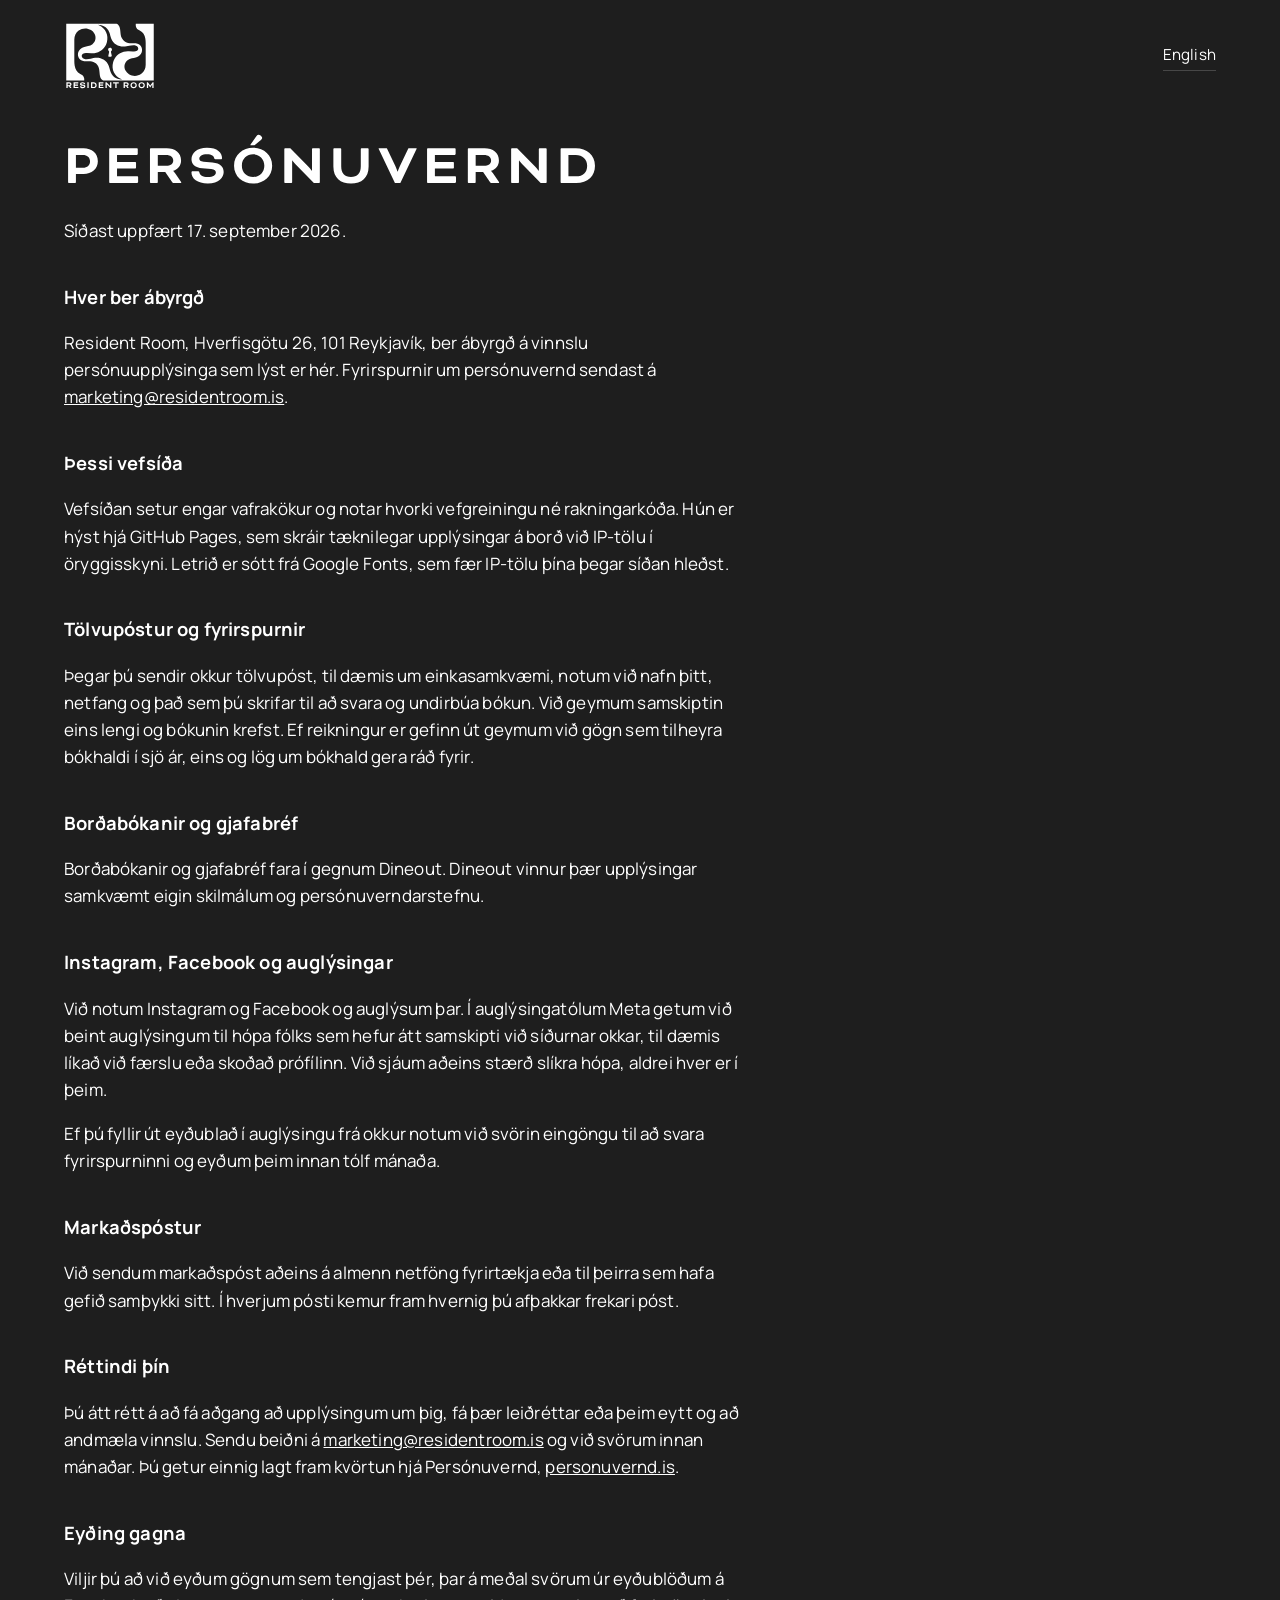
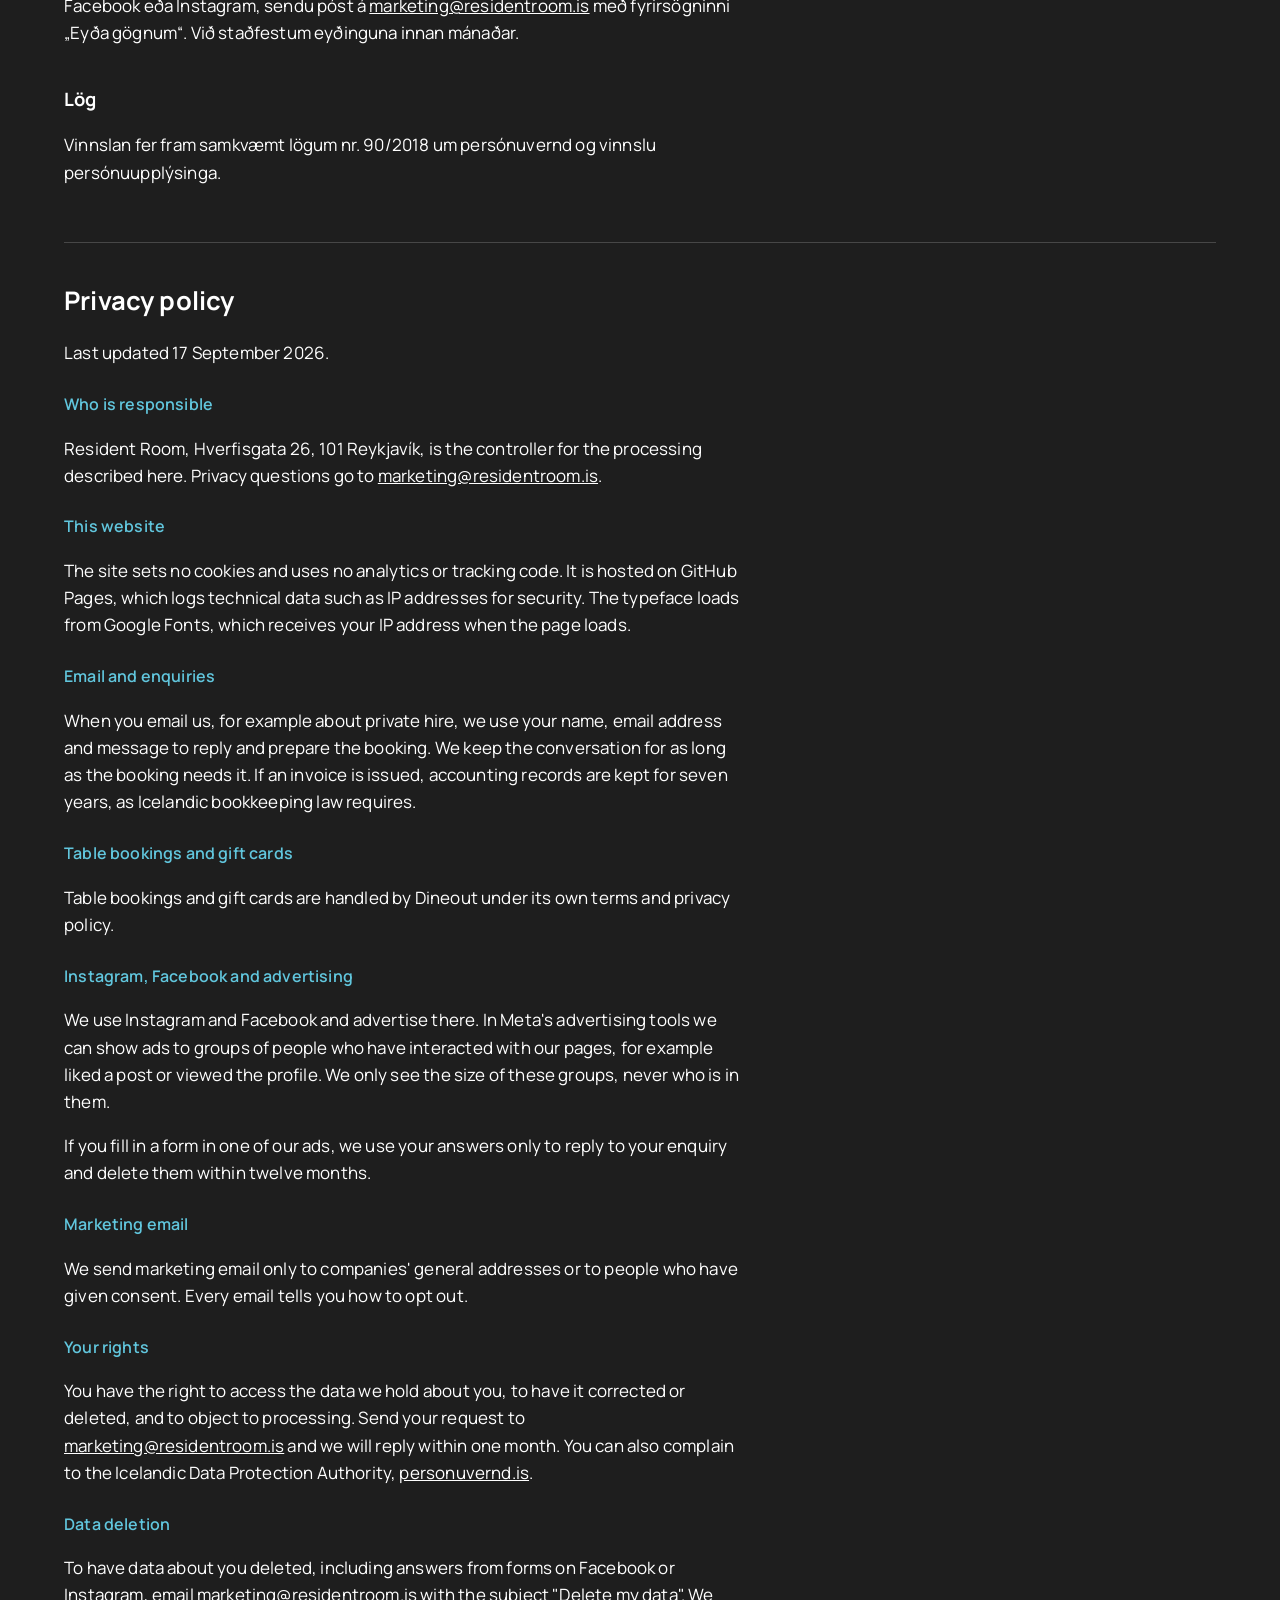
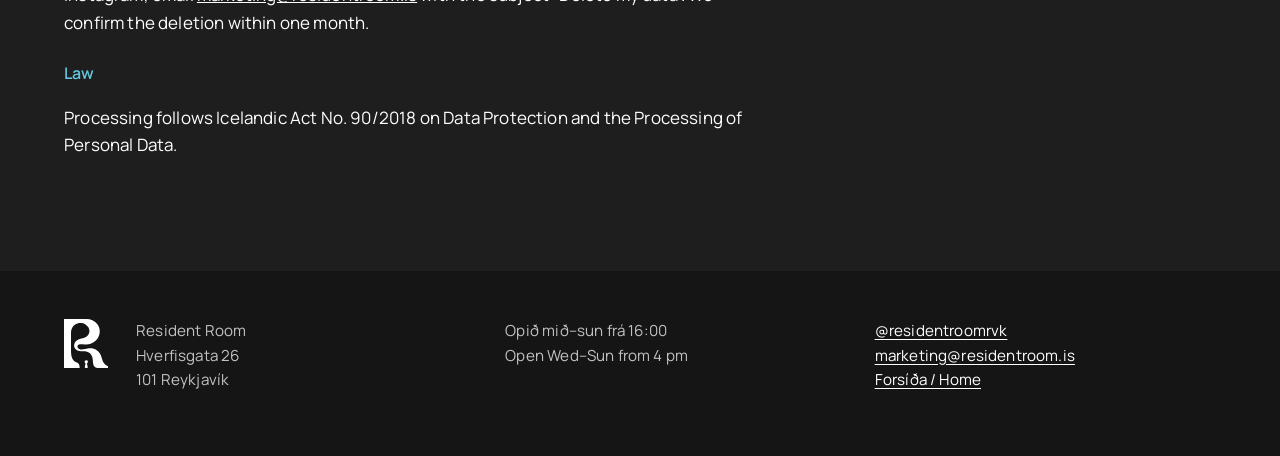
==== privacy/index.html @ 72b51d7d "Resident Room one-page site and privacy policy Bilingual (IS/EN) page: hours, happy hour, directions" ====
<!doctype html>
<html lang="is">
<head>
<meta charset="utf-8">
<meta name="viewport" content="width=device-width, initial-scale=1">
<title>Persónuvernd | Resident Room</title>
<meta name="description" content="Persónuverndarstefna Resident Room, Hverfisgötu 26, Reykjavík. Privacy policy.">
<meta name="theme-color" content="#1e1e1e">
<link rel="icon" href="../assets/keyhole.svg" type="image/svg+xml">
<link rel="preconnect" href="https://fonts.googleapis.com">
<link rel="preconnect" href="https://fonts.gstatic.com" crossorigin>
<link href="https://fonts.googleapis.com/css2?family=Manrope:wght@400;600&display=swap" rel="stylesheet">
<link rel="stylesheet" href="../assets/site.css">
</head>
<body>

<header class="wrap">
  <div class="bar">
    <a href="../" style="border:0"><img src="../assets/logo-white.svg" alt="Resident Room, forsíða" width="92" height="68"></a>
    <a href="#english" lang="en">English</a>
  </div>
</header>

<main class="doc wrap">
  <section>
    <h1 class="display "><span class="sr">Persónuvernd</span><svg class="hw" viewBox="0 0 9261 820" style="--w:9261" aria-hidden="true" focusable="false"><path d="M195 780C201 780 207 774 207 768V626H339C480 626 588 544 588 405C588 267 484 180 339 180H83C77 180 71 186 71 192V768C71 774 77 780 83 780ZM328 294C402 294 452 336 452 405C452 472 407 518 328 518H207V294ZM1237.0 530C1243.0 530 1251.0 522 1251.0 516V430C1251.0 424 1243.0 416 1237.0 416H921.0V294H1267.0C1273.0 294 1281.0 286 1281.0 280V194C1281.0 188 1273.0 180 1267.0 180H797.0C791.0 180 785.0 186 785.0 192V768C785.0 774 791.0 780 797.0 780H1273.0C1279.0 780 1287.0 772 1287.0 766V680C1287.0 674 1279.0 666 1273.0 666H921.0V530ZM1493.0 768C1493.0 774 1499.0 780 1505.0 780H1617.0C1623.0 780 1629.0 774 1629.0 768V592H1758.0L1880.0 770C1884.0 776 1891.0 780 1896.0 780H2029.0C2035.0 780 2037.0 777 2037.0 773C2037.0 771 2036.0 767 2031.0 760L1930.0 612C1916.0 591 1898.0 572 1898.0 572V570C1978.0 542 2033.0 481 2033.0 390C2033.0 259 1929.0 180 1783.0 180H1505.0C1499.0 180 1493.0 186 1493.0 192ZM1774.0 294C1849.0 294 1897.0 331 1897.0 390C1897.0 449 1849.0 484 1774.0 484H1629.0V294ZM2233.0 578C2222.0 578 2214.0 586 2214.0 596V604C2214.0 703 2315.0 790 2498.0 790C2692.0 790 2773.0 685 2773.0 591C2773.0 508 2718.0 438 2578.0 426L2423.0 413C2368.0 409 2350.0 389 2350.0 362C2350.0 318 2397.0 284 2481.0 284C2569.0 284 2603.0 318 2609.0 353C2611.0 365 2617.0 368 2627.0 368H2726.0C2738.0 368 2745.0 360 2745.0 351C2745.0 255 2665.0 170 2482.0 170C2305.0 170 2214.0 266 2214.0 370C2214.0 460 2279.0 516 2401.0 526L2557.0 539C2617.0 544 2637.0 569 2637.0 597C2637.0 640 2594.0 676 2498.0 676C2403.0 676 2360.0 644 2350.0 593C2348.0 583 2342.0 578 2330.0 578ZM3284.0 170C3104.0 170 2953.0 295 2953.0 480C2953.0 668 3104.0 790 3284.0 790C3464.0 790 3615.0 668 3615.0 480C3615.0 295 3464.0 170 3284.0 170ZM3284.0 284C3390.0 284 3479.0 359 3479.0 480C3479.0 601 3390.0 676 3284.0 676C3178.0 676 3089.0 601 3089.0 480C3089.0 359 3178.0 284 3284.0 284ZM3408.0 -48C3401.0 -54 3391.0 -58 3380.0 -58C3365.0 -58 3354.0 -51 3344.0 -36L3243.0 107C3238.0 114 3237.0 118 3237.0 121C3237.0 125 3240.0 128 3246.0 128H3294.0C3304.0 128 3308.0 127 3314.0 122L3425.0 29C3438.0 18 3441.0 7 3441.0 -3C3441.0 -12 3437.0 -20 3430.0 -27ZM4431.0 780C4437.0 780 4443.0 774 4443.0 768V192C4443.0 186 4437.0 180 4431.0 180H4319.0C4313.0 180 4307.0 186 4307.0 192V569H4303.0C4303.0 569 4266.0 521 4233.0 488L3930.0 180H3838.0C3832.0 180 3826.0 186 3826.0 192V768C3826.0 774 3832.0 780 3838.0 780H3950.0C3956.0 780 3962.0 774 3962.0 768V391H3965.0C3965.0 391 4001.0 436 4033.0 468L4339.0 780ZM5154.0 492C5154.0 616 5093.0 676 4984.0 676C4875.0 676 4814.0 616 4814.0 492V192C4814.0 186 4808.0 180 4802.0 180H4690.0C4684.0 180 4678.0 186 4678.0 192V493C4678.0 687 4800.0 790 4984.0 790C5168.0 790 5290.0 687 5290.0 493V192C5290.0 186 5284.0 180 5278.0 180H5166.0C5160.0 180 5154.0 186 5154.0 192ZM5613.0 193C5607.0 181 5604.0 180 5592.0 180H5472.0C5466.0 180 5464.0 183 5464.0 186C5464.0 189 5467.0 195 5470.0 201L5747.0 780H5841.0L6118.0 201C6121.0 195 6124.0 189 6124.0 186C6124.0 183 6122.0 180 6116.0 180H5996.0C5984.0 180 5981.0 181 5975.0 193L5836.0 482C5815.0 525 5797.0 581 5797.0 581H5791.0C5791.0 581 5773.0 525 5752.0 482ZM6757.0 530C6763.0 530 6771.0 522 6771.0 516V430C6771.0 424 6763.0 416 6757.0 416H6441.0V294H6787.0C6793.0 294 6801.0 286 6801.0 280V194C6801.0 188 6793.0 180 6787.0 180H6317.0C6311.0 180 6305.0 186 6305.0 192V768C6305.0 774 6311.0 780 6317.0 780H6793.0C6799.0 780 6807.0 772 6807.0 766V680C6807.0 674 6799.0 666 6793.0 666H6441.0V530ZM7013.0 768C7013.0 774 7019.0 780 7025.0 780H7137.0C7143.0 780 7149.0 774 7149.0 768V592H7278.0L7400.0 770C7404.0 776 7411.0 780 7416.0 780H7549.0C7555.0 780 7557.0 777 7557.0 773C7557.0 771 7556.0 767 7551.0 760L7450.0 612C7436.0 591 7418.0 572 7418.0 572V570C7498.0 542 7553.0 481 7553.0 390C7553.0 259 7449.0 180 7303.0 180H7025.0C7019.0 180 7013.0 186 7013.0 192ZM7294.0 294C7369.0 294 7417.0 331 7417.0 390C7417.0 449 7369.0 484 7294.0 484H7149.0V294ZM8370.0 780C8376.0 780 8382.0 774 8382.0 768V192C8382.0 186 8376.0 180 8370.0 180H8258.0C8252.0 180 8246.0 186 8246.0 192V569H8242.0C8242.0 569 8205.0 521 8172.0 488L7869.0 180H7777.0C7771.0 180 7765.0 186 7765.0 192V768C7765.0 774 7771.0 780 7777.0 780H7889.0C7895.0 780 7901.0 774 7901.0 768V391H7904.0C7904.0 391 7940.0 436 7972.0 468L8278.0 780ZM8891.0 780C9101.0 780 9221.0 661 9221.0 480C9221.0 297 9079.0 180 8889.0 180H8636.0C8630.0 180 8624.0 186 8624.0 192V768C8624.0 774 8630.0 780 8636.0 780ZM8889.0 294C9003.0 294 9085.0 366 9085.0 480C9085.0 594 9018.0 666 8891.0 666H8760.0V294Z"/></svg></h1>
    <p>Síðast uppfært 17. september 2026.</p>

    <h2>Hver ber ábyrgð</h2>
    <p>Resident Room, Hverfisgötu 26, 101 Reykjavík, ber ábyrgð á vinnslu persónuupplýsinga sem lýst er hér. Fyrirspurnir um persónuvernd sendast á <a href="mailto:marketing@residentroom.is">marketing@residentroom.is</a>.</p>

    <h2>Þessi vefsíða</h2>
    <p>Vefsíðan setur engar vafrakökur og notar hvorki vefgreiningu né rakningarkóða. Hún er hýst hjá GitHub Pages, sem skráir tæknilegar upplýsingar á borð við IP-tölu í öryggisskyni. Letrið er sótt frá Google Fonts, sem fær IP-tölu þína þegar síðan hleðst.</p>

    <h2>Tölvupóstur og fyrirspurnir</h2>
    <p>Þegar þú sendir okkur tölvupóst, til dæmis um einkasamkvæmi, notum við nafn þitt, netfang og það sem þú skrifar til að svara og undirbúa bókun. Við geymum samskiptin eins lengi og bókunin krefst. Ef reikningur er gefinn út geymum við gögn sem tilheyra bókhaldi í sjö ár, eins og lög um bókhald gera ráð fyrir.</p>

    <h2>Borðabókanir og gjafabréf</h2>
    <p>Borðabókanir og gjafabréf fara í gegnum Dineout. Dineout vinnur þær upplýsingar samkvæmt eigin skilmálum og persónuverndarstefnu.</p>

    <h2>Instagram, Facebook og auglýsingar</h2>
    <p>Við notum Instagram og Facebook og auglýsum þar. Í auglýsingatólum Meta getum við beint auglýsingum til hópa fólks sem hefur átt samskipti við síðurnar okkar, til dæmis líkað við færslu eða skoðað prófílinn. Við sjáum aðeins stærð slíkra hópa, aldrei hver er í þeim.</p>
    <p>Ef þú fyllir út eyðublað í auglýsingu frá okkur notum við svörin eingöngu til að svara fyrirspurninni og eyðum þeim innan tólf mánaða.</p>

    <h2>Markaðspóstur</h2>
    <p>Við sendum markaðspóst aðeins á almenn netföng fyrirtækja eða til þeirra sem hafa gefið samþykki sitt. Í hverjum pósti kemur fram hvernig þú afþakkar frekari póst.</p>

    <h2>Réttindi þín</h2>
    <p>Þú átt rétt á að fá aðgang að upplýsingum um þig, fá þær leiðréttar eða þeim eytt og að andmæla vinnslu. Sendu beiðni á <a href="mailto:marketing@residentroom.is">marketing@residentroom.is</a> og við svörum innan mánaðar. Þú getur einnig lagt fram kvörtun hjá Persónuvernd, <a href="https://www.personuvernd.is">personuvernd.is</a>.</p>

    <h2>Eyðing gagna</h2>
    <p>Viljir þú að við eyðum gögnum sem tengjast þér, þar á meðal svörum úr eyðublöðum á Facebook eða Instagram, sendu póst á <a href="mailto:marketing@residentroom.is?subject=Ey%C3%B0a%20g%C3%B6gnum">marketing@residentroom.is</a> með fyrirsögninni „Eyða gögnum“. Við staðfestum eyðinguna innan mánaðar.</p>

    <h2>Lög</h2>
    <p>Vinnslan fer fram samkvæmt lögum nr. 90/2018 um persónuvernd og vinnslu persónuupplýsinga.</p>
  </section>

  <section id="english" lang="en">
    <h2 style="font-size:1.6rem;margin-top:1.4rem">Privacy policy</h2>
    <p>Last updated 17 September 2026.</p>

    <h3>Who is responsible</h3>
    <p>Resident Room, Hverfisgata 26, 101 Reykjavík, is the controller for the processing described here. Privacy questions go to <a href="mailto:marketing@residentroom.is">marketing@residentroom.is</a>.</p>

    <h3>This website</h3>
    <p>The site sets no cookies and uses no analytics or tracking code. It is hosted on GitHub Pages, which logs technical data such as IP addresses for security. The typeface loads from Google Fonts, which receives your IP address when the page loads.</p>

    <h3>Email and enquiries</h3>
    <p>When you email us, for example about private hire, we use your name, email address and message to reply and prepare the booking. We keep the conversation for as long as the booking needs it. If an invoice is issued, accounting records are kept for seven years, as Icelandic bookkeeping law requires.</p>

    <h3>Table bookings and gift cards</h3>
    <p>Table bookings and gift cards are handled by Dineout under its own terms and privacy policy.</p>

    <h3>Instagram, Facebook and advertising</h3>
    <p>We use Instagram and Facebook and advertise there. In Meta's advertising tools we can show ads to groups of people who have interacted with our pages, for example liked a post or viewed the profile. We only see the size of these groups, never who is in them.</p>
    <p>If you fill in a form in one of our ads, we use your answers only to reply to your enquiry and delete them within twelve months.</p>

    <h3>Marketing email</h3>
    <p>We send marketing email only to companies' general addresses or to people who have given consent. Every email tells you how to opt out.</p>

    <h3>Your rights</h3>
    <p>You have the right to access the data we hold about you, to have it corrected or deleted, and to object to processing. Send your request to <a href="mailto:marketing@residentroom.is">marketing@residentroom.is</a> and we will reply within one month. You can also complain to the Icelandic Data Protection Authority, <a href="https://www.personuvernd.is">personuvernd.is</a>.</p>

    <h3>Data deletion</h3>
    <p>To have data about you deleted, including answers from forms on Facebook or Instagram, email <a href="mailto:marketing@residentroom.is?subject=Delete%20my%20data">marketing@residentroom.is</a> with the subject "Delete my data". We confirm the deletion within one month.</p>

    <h3>Law</h3>
    <p>Processing follows Icelandic Act No. 90/2018 on Data Protection and the Processing of Personal Data.</p>
  </section>
</main>

<footer class="foot">
  <div class="wrap foot__grid">
    <img src="../assets/icon-white.svg" alt="" width="44" height="44">
    <p>Resident Room<br>Hverfisgata 26<br>101 Reykjavík</p>
    <p>Opið mið–sun frá 16:00<br><span lang="en">Open Wed–Sun from 4 pm</span></p>
    <p><a href="https://www.instagram.com/residentroomrvk/">@residentroomrvk</a><br><a href="mailto:marketing@residentroom.is">marketing@residentroom.is</a><br><a href="../">Forsíða / Home</a></p>
  </div>
</footer>

</body>
</html>
---- assets/site.css ----
/* Resident Room | brand palette from the brand book (pp.12–13) */
:root {
  --carbon: #1e1e1e;
  --green: #396247;
  --mist: #61c6dd;
  --white: #ffffff;
  --wine: #982a3d;
  --quiet: rgba(255, 255, 255, 0.74);
  --line: rgba(255, 255, 255, 0.18);
  --gutter: clamp(16px, 5vw, 64px);
  --max: 1180px;
}

*, *::before, *::after { box-sizing: border-box; }
html { -webkit-text-size-adjust: 100%; }
body {
  margin: 0;
  background: var(--carbon);
  color: var(--white);
  font: 400 1.0625rem/1.6 "Manrope", system-ui, sans-serif;
  letter-spacing: 0.01em;
  -webkit-font-smoothing: antialiased;
}
img { display: block; max-width: 100%; height: auto; }
a { color: inherit; }
a:focus-visible, .btn:focus-visible { outline: 2px solid var(--mist); outline-offset: 4px; }
.sr {
  position: absolute; width: 1px; height: 1px; overflow: hidden;
  clip: rect(0 0 0 0); white-space: nowrap;
}
.wrap { width: min(100% - 2 * var(--gutter), var(--max)); margin-inline: auto; }

/* Headlines: Bicyclette outlines, one inline SVG per word, so lines wrap naturally.
   Height is set so the cap height equals 0.6em of the heading's font-size. */
.display {
  margin: 0;
  font-size: clamp(2.1rem, 7.2vw, 4.4rem);
  line-height: 0;
  display: flex; flex-wrap: wrap;
  column-gap: 0.3em; row-gap: 0.12em;
}
.display .hw { height: 0.82em; width: auto; fill: currentColor; overflow: visible; }
.display--en { font-size: clamp(0.95rem, 2.4vw, 1.25rem); color: var(--mist); margin-top: 1.1rem; column-gap: 0.32em; }
.display--xl { font-size: clamp(3.2rem, 15vw, 8.5rem); }

.lede { max-width: 34ch; margin: 1.6rem 0 0; font-size: clamp(1.05rem, 2.2vw, 1.25rem); line-height: 1.5; }
.en { color: var(--quiet); }
p.en { margin-top: 0.35rem; }

/* Hero: the room seen through the keyhole */
.hero { min-height: 100svh; display: grid; grid-template-rows: auto 1fr; }
.bar { display: flex; align-items: center; justify-content: space-between; padding-block: 22px; }
.bar img { width: 92px; }
.bar a { font-size: 0.95rem; text-decoration: none; border-bottom: 1px solid var(--line); padding-bottom: 2px; }
.hero__grid {
  display: grid; gap: clamp(28px, 5vw, 72px); align-items: center;
  padding-block: 8px clamp(48px, 8vw, 96px);
}
.keyhole {
  justify-self: center;
  height: min(48svh, 420px);
  aspect-ratio: 90 / 190;
  -webkit-mask: url("keyhole.svg") center / contain no-repeat;
          mask: url("keyhole.svg") center / contain no-repeat;
  background: #2a2a2a;
  overflow: hidden;
}
.keyhole img { width: 100%; height: 100%; object-fit: cover; object-position: 50% 58%; }
@media (prefers-reduced-motion: no-preference) {
  .keyhole { animation: open 1.6s cubic-bezier(.2, .7, .1, 1) both; }
  .keyhole img { animation: settle 2.4s cubic-bezier(.2, .7, .1, 1) both; }
  @keyframes open { from { transform: scale(.82); opacity: 0; } to { transform: none; opacity: 1; } }
  @keyframes settle { from { transform: scale(1.18); } to { transform: none; } }
}
.actions { display: flex; flex-wrap: wrap; gap: 12px; margin-top: 2rem; }
.btn {
  display: inline-grid; gap: 1px; text-decoration: none;
  padding: 13px 22px 12px; min-width: 11.5rem;
  border: 1px solid var(--white); border-radius: 999px;
  font-weight: 600; line-height: 1.25;
}
.btn small { font-weight: 400; font-size: 0.8rem; opacity: 0.8; }
.btn--solid { background: var(--white); color: var(--carbon); }
.btn--solid:hover { background: var(--mist); border-color: var(--mist); }
.btn--line:hover { border-color: var(--mist); color: var(--mist); }

@media (min-width: 860px) {
  .hero__grid { grid-template-columns: 1.15fr 0.85fr; }
  .keyhole { order: 2; width: auto; height: min(74svh, 640px); }
}

/* Hours */
.hours { background: var(--green); padding-block: clamp(64px, 10vw, 128px); }
.hours__grid { display: grid; gap: 40px; }
.hours__facts { display: grid; gap: 1.6rem; align-content: end; }
.hours__facts p { margin: 0; }
.fact strong { display: block; font-weight: 600; }
@media (min-width: 860px) { .hours__grid { grid-template-columns: 1.3fr 0.7fr; align-items: end; } }

/* Private hire */
.hire { padding-block: clamp(64px, 10vw, 128px); }
.hire__grid { display: grid; gap: clamp(32px, 5vw, 64px); align-items: center; }
.hire__photo { border-radius: 2px; }
.hire p { max-width: 42ch; }
@media (min-width: 860px) { .hire__grid { grid-template-columns: 1fr 1fr; } }

/* Gift cards */
.gift { border-top: 1px solid var(--line); padding-block: clamp(56px, 8vw, 96px); }
.gift__grid { display: grid; gap: 24px; align-items: end; }
.gift .display { font-size: clamp(1.8rem, 5vw, 3rem); }
@media (min-width: 860px) { .gift__grid { grid-template-columns: 1fr auto; } }

/* Footer */
.foot { background: #151515; padding-block: 48px 64px; font-size: 0.95rem; color: var(--quiet); }
.foot__grid { display: grid; gap: 28px; }
.foot img { width: 44px; }
.foot p { margin: 0; }
.foot a { color: var(--white); text-underline-offset: 3px; }
@media (min-width: 860px) { .foot__grid { grid-template-columns: auto 1fr 1fr 1fr; align-items: start; } }

/* Privacy page */
.doc { padding-block: 24px 96px; }
.doc .display { font-size: clamp(2rem, 6vw, 3.6rem); margin-bottom: 2rem; }
.doc h2 { font-size: 1.15rem; margin: 2.4rem 0 0.4rem; }
.doc h3 { font-size: 1rem; margin: 1.6rem 0 0.2rem; color: var(--mist); font-weight: 600; }
.doc p, .doc li { max-width: 68ch; }
.doc section + section { border-top: 1px solid var(--line); margin-top: 3.5rem; padding-top: 1rem; }

.gift__grid .btn { justify-self: start; }
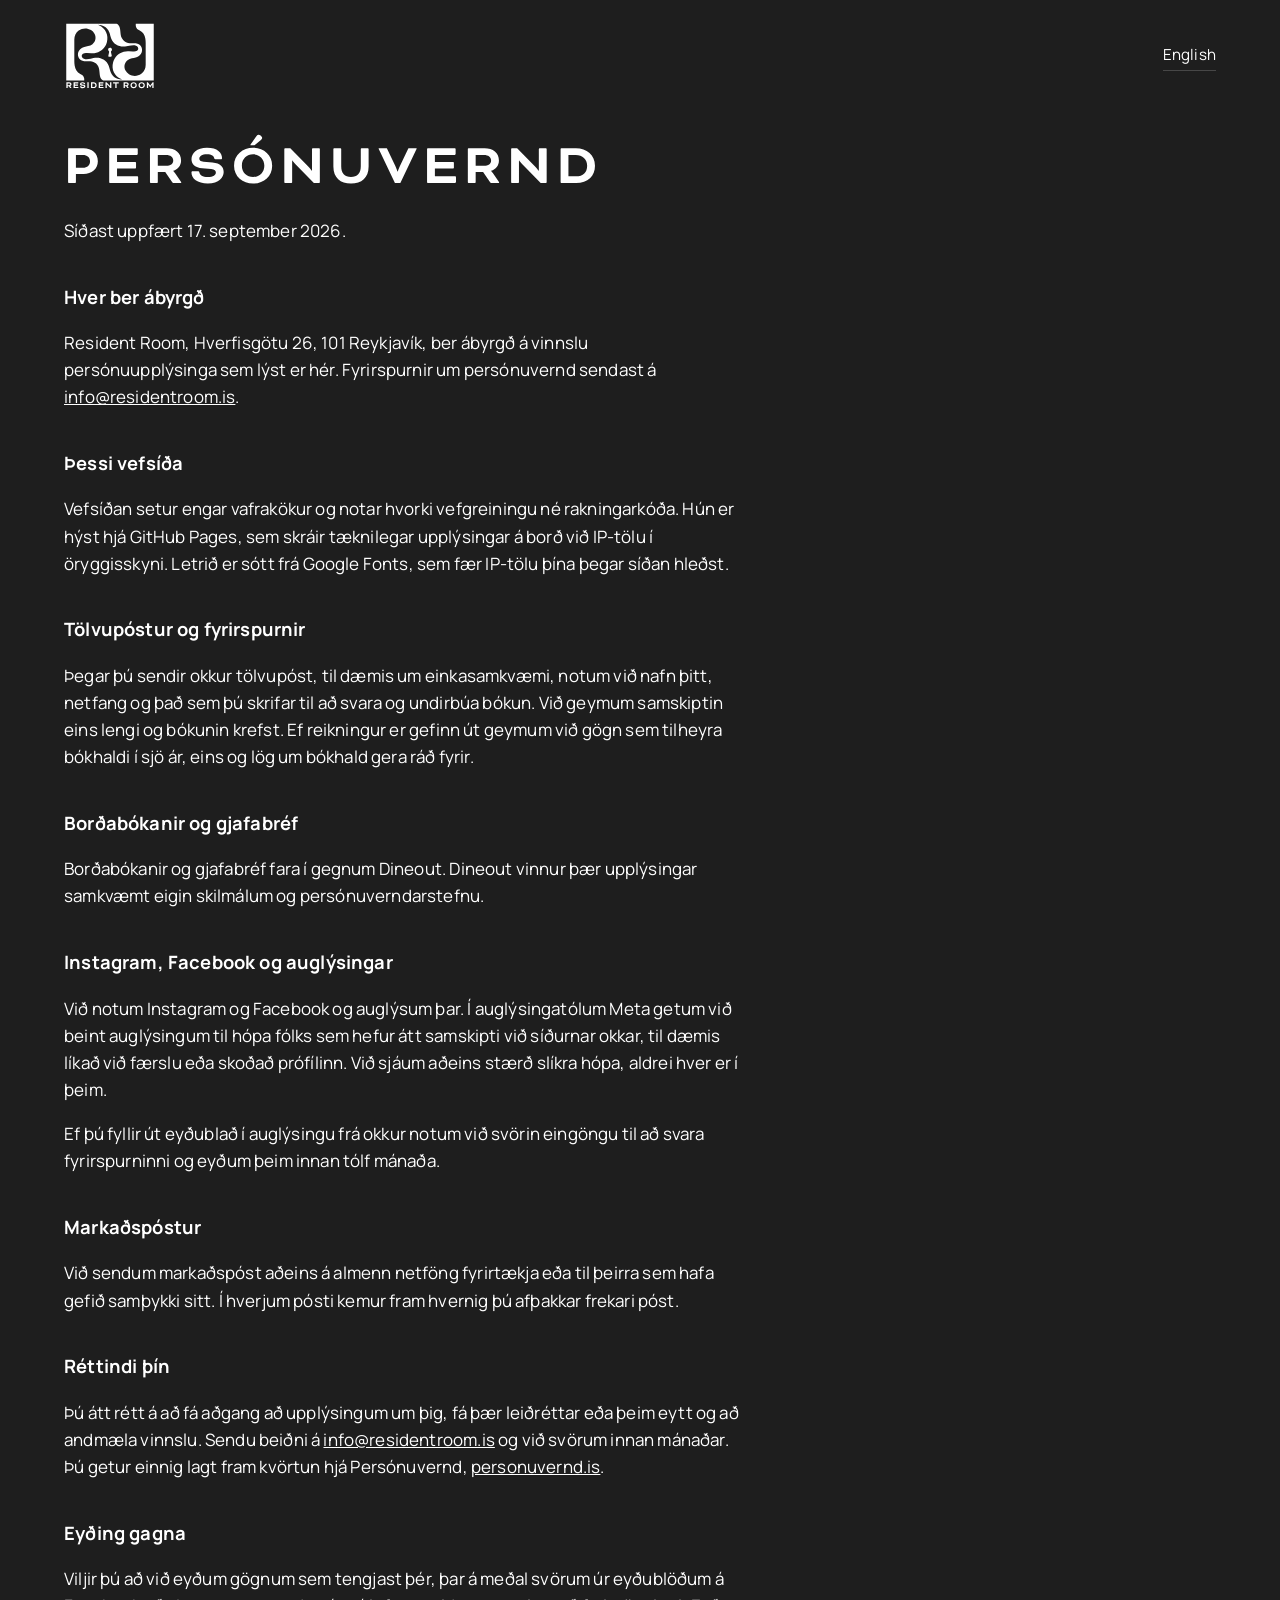
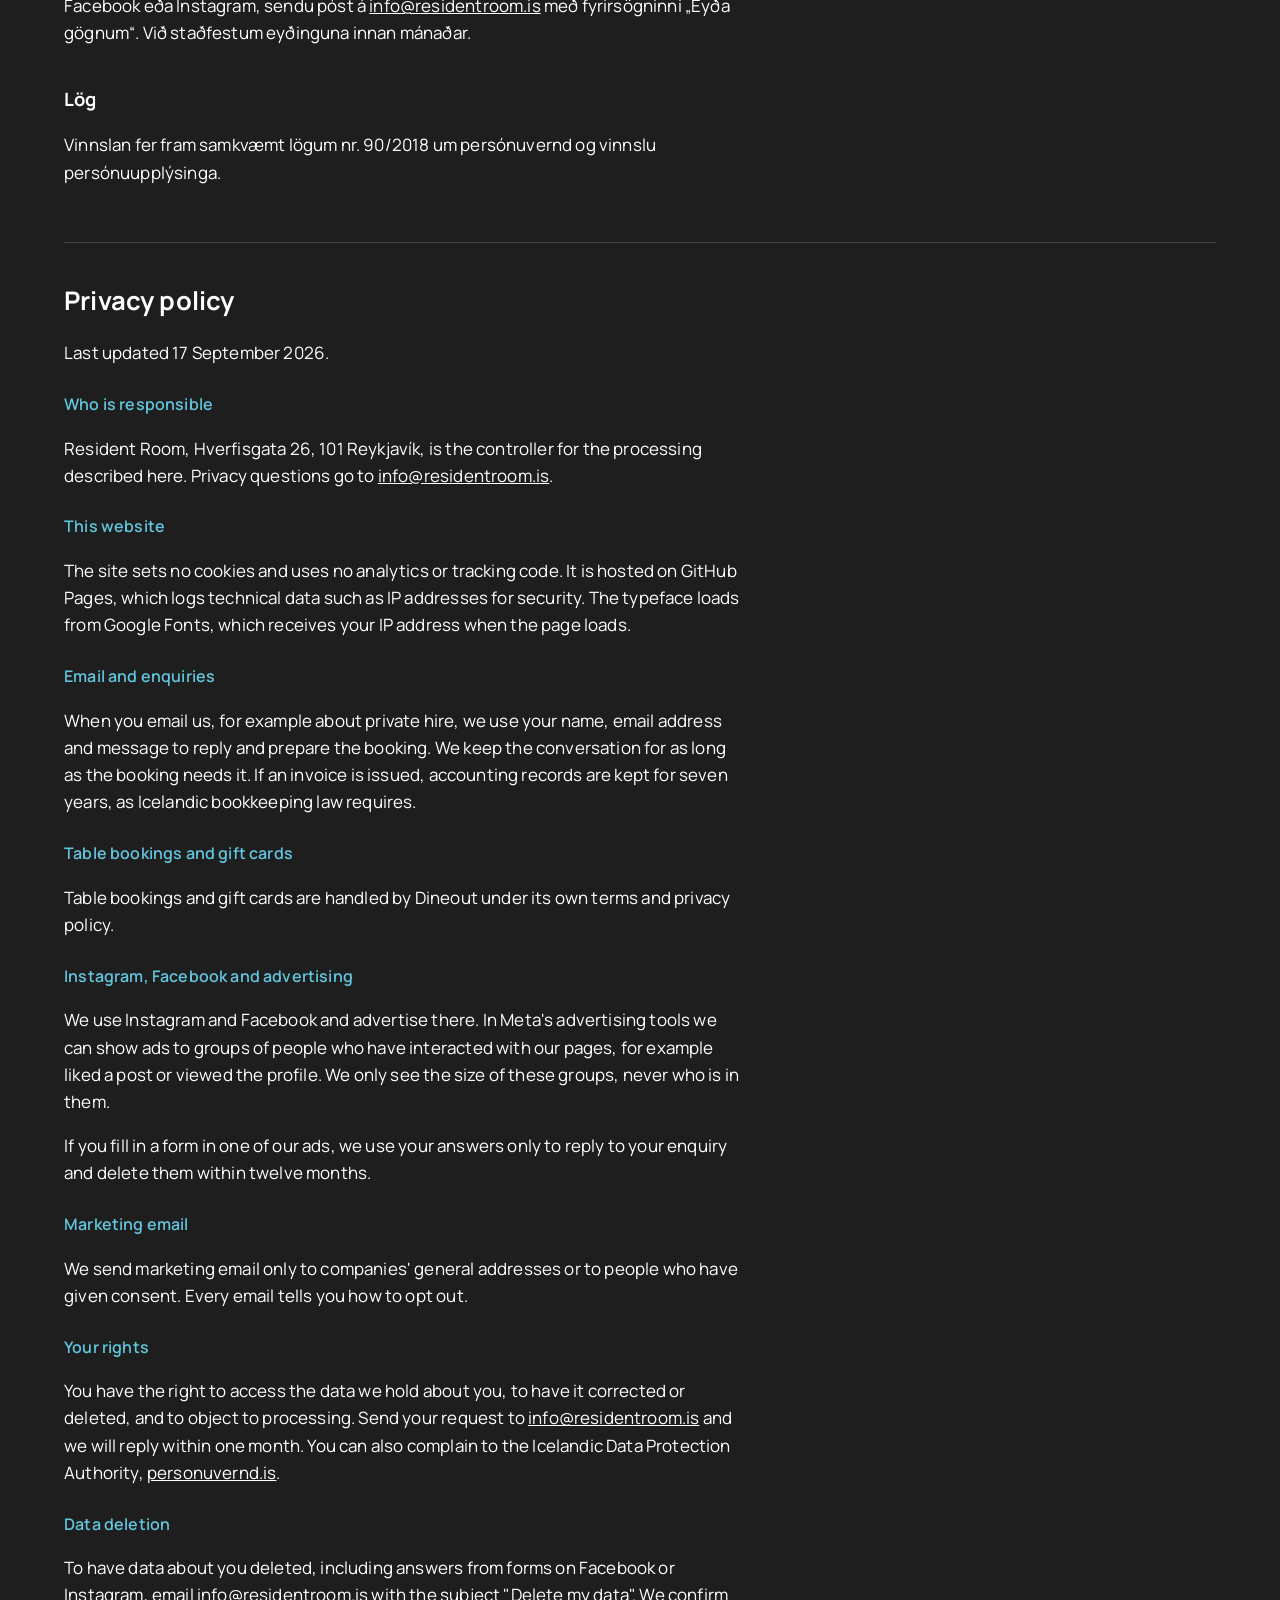
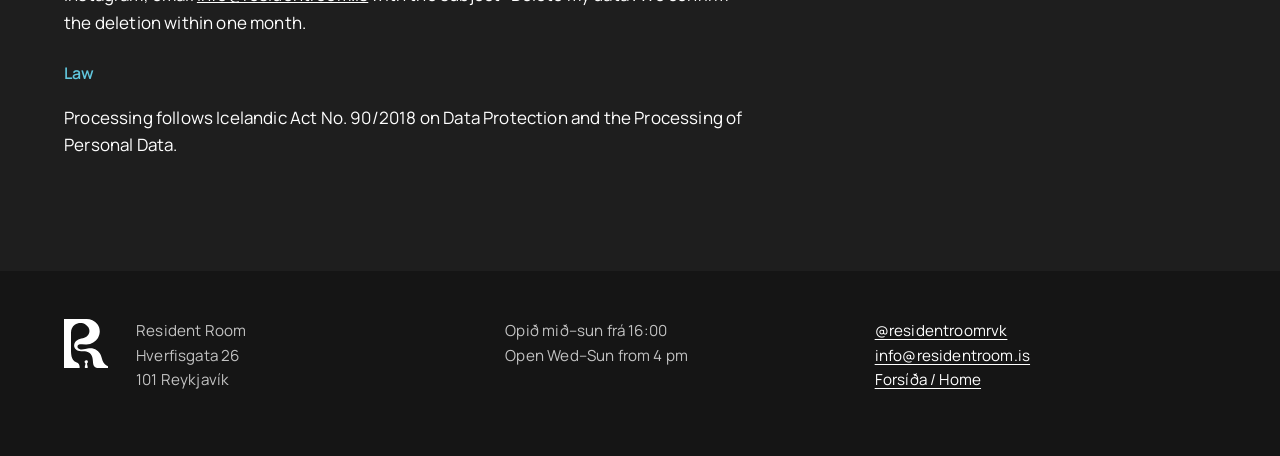
==== commit 931652a6: "Use info@residentroom.is, the brand's enquiry address Matches the approved private-hire designs and " ====
--- a/privacy/index.html
+++ b/privacy/index.html
@@ -27,7 +27,7 @@
     <p>Síðast uppfært 17. september 2026.</p>
 
     <h2>Hver ber ábyrgð</h2>
-    <p>Resident Room, Hverfisgötu 26, 101 Reykjavík, ber ábyrgð á vinnslu persónuupplýsinga sem lýst er hér. Fyrirspurnir um persónuvernd sendast á <a href="mailto:marketing@residentroom.is">marketing@residentroom.is</a>.</p>
+    <p>Resident Room, Hverfisgötu 26, 101 Reykjavík, ber ábyrgð á vinnslu persónuupplýsinga sem lýst er hér. Fyrirspurnir um persónuvernd sendast á <a href="mailto:info@residentroom.is">info@residentroom.is</a>.</p>
 
     <h2>Þessi vefsíða</h2>
     <p>Vefsíðan setur engar vafrakökur og notar hvorki vefgreiningu né rakningarkóða. Hún er hýst hjá GitHub Pages, sem skráir tæknilegar upplýsingar á borð við IP-tölu í öryggisskyni. Letrið er sótt frá Google Fonts, sem fær IP-tölu þína þegar síðan hleðst.</p>
@@ -46,10 +46,10 @@
     <p>Við sendum markaðspóst aðeins á almenn netföng fyrirtækja eða til þeirra sem hafa gefið samþykki sitt. Í hverjum pósti kemur fram hvernig þú afþakkar frekari póst.</p>
 
     <h2>Réttindi þín</h2>
-    <p>Þú átt rétt á að fá aðgang að upplýsingum um þig, fá þær leiðréttar eða þeim eytt og að andmæla vinnslu. Sendu beiðni á <a href="mailto:marketing@residentroom.is">marketing@residentroom.is</a> og við svörum innan mánaðar. Þú getur einnig lagt fram kvörtun hjá Persónuvernd, <a href="https://www.personuvernd.is">personuvernd.is</a>.</p>
+    <p>Þú átt rétt á að fá aðgang að upplýsingum um þig, fá þær leiðréttar eða þeim eytt og að andmæla vinnslu. Sendu beiðni á <a href="mailto:info@residentroom.is">info@residentroom.is</a> og við svörum innan mánaðar. Þú getur einnig lagt fram kvörtun hjá Persónuvernd, <a href="https://www.personuvernd.is">personuvernd.is</a>.</p>
 
     <h2>Eyðing gagna</h2>
-    <p>Viljir þú að við eyðum gögnum sem tengjast þér, þar á meðal svörum úr eyðublöðum á Facebook eða Instagram, sendu póst á <a href="mailto:marketing@residentroom.is?subject=Ey%C3%B0a%20g%C3%B6gnum">marketing@residentroom.is</a> með fyrirsögninni „Eyða gögnum“. Við staðfestum eyðinguna innan mánaðar.</p>
+    <p>Viljir þú að við eyðum gögnum sem tengjast þér, þar á meðal svörum úr eyðublöðum á Facebook eða Instagram, sendu póst á <a href="mailto:info@residentroom.is?subject=Ey%C3%B0a%20g%C3%B6gnum">info@residentroom.is</a> með fyrirsögninni „Eyða gögnum“. Við staðfestum eyðinguna innan mánaðar.</p>
 
     <h2>Lög</h2>
     <p>Vinnslan fer fram samkvæmt lögum nr. 90/2018 um persónuvernd og vinnslu persónuupplýsinga.</p>
@@ -60,7 +60,7 @@
     <p>Last updated 17 September 2026.</p>
 
     <h3>Who is responsible</h3>
-    <p>Resident Room, Hverfisgata 26, 101 Reykjavík, is the controller for the processing described here. Privacy questions go to <a href="mailto:marketing@residentroom.is">marketing@residentroom.is</a>.</p>
+    <p>Resident Room, Hverfisgata 26, 101 Reykjavík, is the controller for the processing described here. Privacy questions go to <a href="mailto:info@residentroom.is">info@residentroom.is</a>.</p>
 
     <h3>This website</h3>
     <p>The site sets no cookies and uses no analytics or tracking code. It is hosted on GitHub Pages, which logs technical data such as IP addresses for security. The typeface loads from Google Fonts, which receives your IP address when the page loads.</p>
@@ -79,10 +79,10 @@
     <p>We send marketing email only to companies' general addresses or to people who have given consent. Every email tells you how to opt out.</p>
 
     <h3>Your rights</h3>
-    <p>You have the right to access the data we hold about you, to have it corrected or deleted, and to object to processing. Send your request to <a href="mailto:marketing@residentroom.is">marketing@residentroom.is</a> and we will reply within one month. You can also complain to the Icelandic Data Protection Authority, <a href="https://www.personuvernd.is">personuvernd.is</a>.</p>
+    <p>You have the right to access the data we hold about you, to have it corrected or deleted, and to object to processing. Send your request to <a href="mailto:info@residentroom.is">info@residentroom.is</a> and we will reply within one month. You can also complain to the Icelandic Data Protection Authority, <a href="https://www.personuvernd.is">personuvernd.is</a>.</p>
 
     <h3>Data deletion</h3>
-    <p>To have data about you deleted, including answers from forms on Facebook or Instagram, email <a href="mailto:marketing@residentroom.is?subject=Delete%20my%20data">marketing@residentroom.is</a> with the subject "Delete my data". We confirm the deletion within one month.</p>
+    <p>To have data about you deleted, including answers from forms on Facebook or Instagram, email <a href="mailto:info@residentroom.is?subject=Delete%20my%20data">info@residentroom.is</a> with the subject "Delete my data". We confirm the deletion within one month.</p>
 
     <h3>Law</h3>
     <p>Processing follows Icelandic Act No. 90/2018 on Data Protection and the Processing of Personal Data.</p>
@@ -94,7 +94,7 @@
     <img src="../assets/icon-white.svg" alt="" width="44" height="44">
     <p>Resident Room<br>Hverfisgata 26<br>101 Reykjavík</p>
     <p>Opið mið–sun frá 16:00<br><span lang="en">Open Wed–Sun from 4 pm</span></p>
-    <p><a href="https://www.instagram.com/residentroomrvk/">@residentroomrvk</a><br><a href="mailto:marketing@residentroom.is">marketing@residentroom.is</a><br><a href="../">Forsíða / Home</a></p>
+    <p><a href="https://www.instagram.com/residentroomrvk/">@residentroomrvk</a><br><a href="mailto:info@residentroom.is">info@residentroom.is</a><br><a href="../">Forsíða / Home</a></p>
   </div>
 </footer>
 
